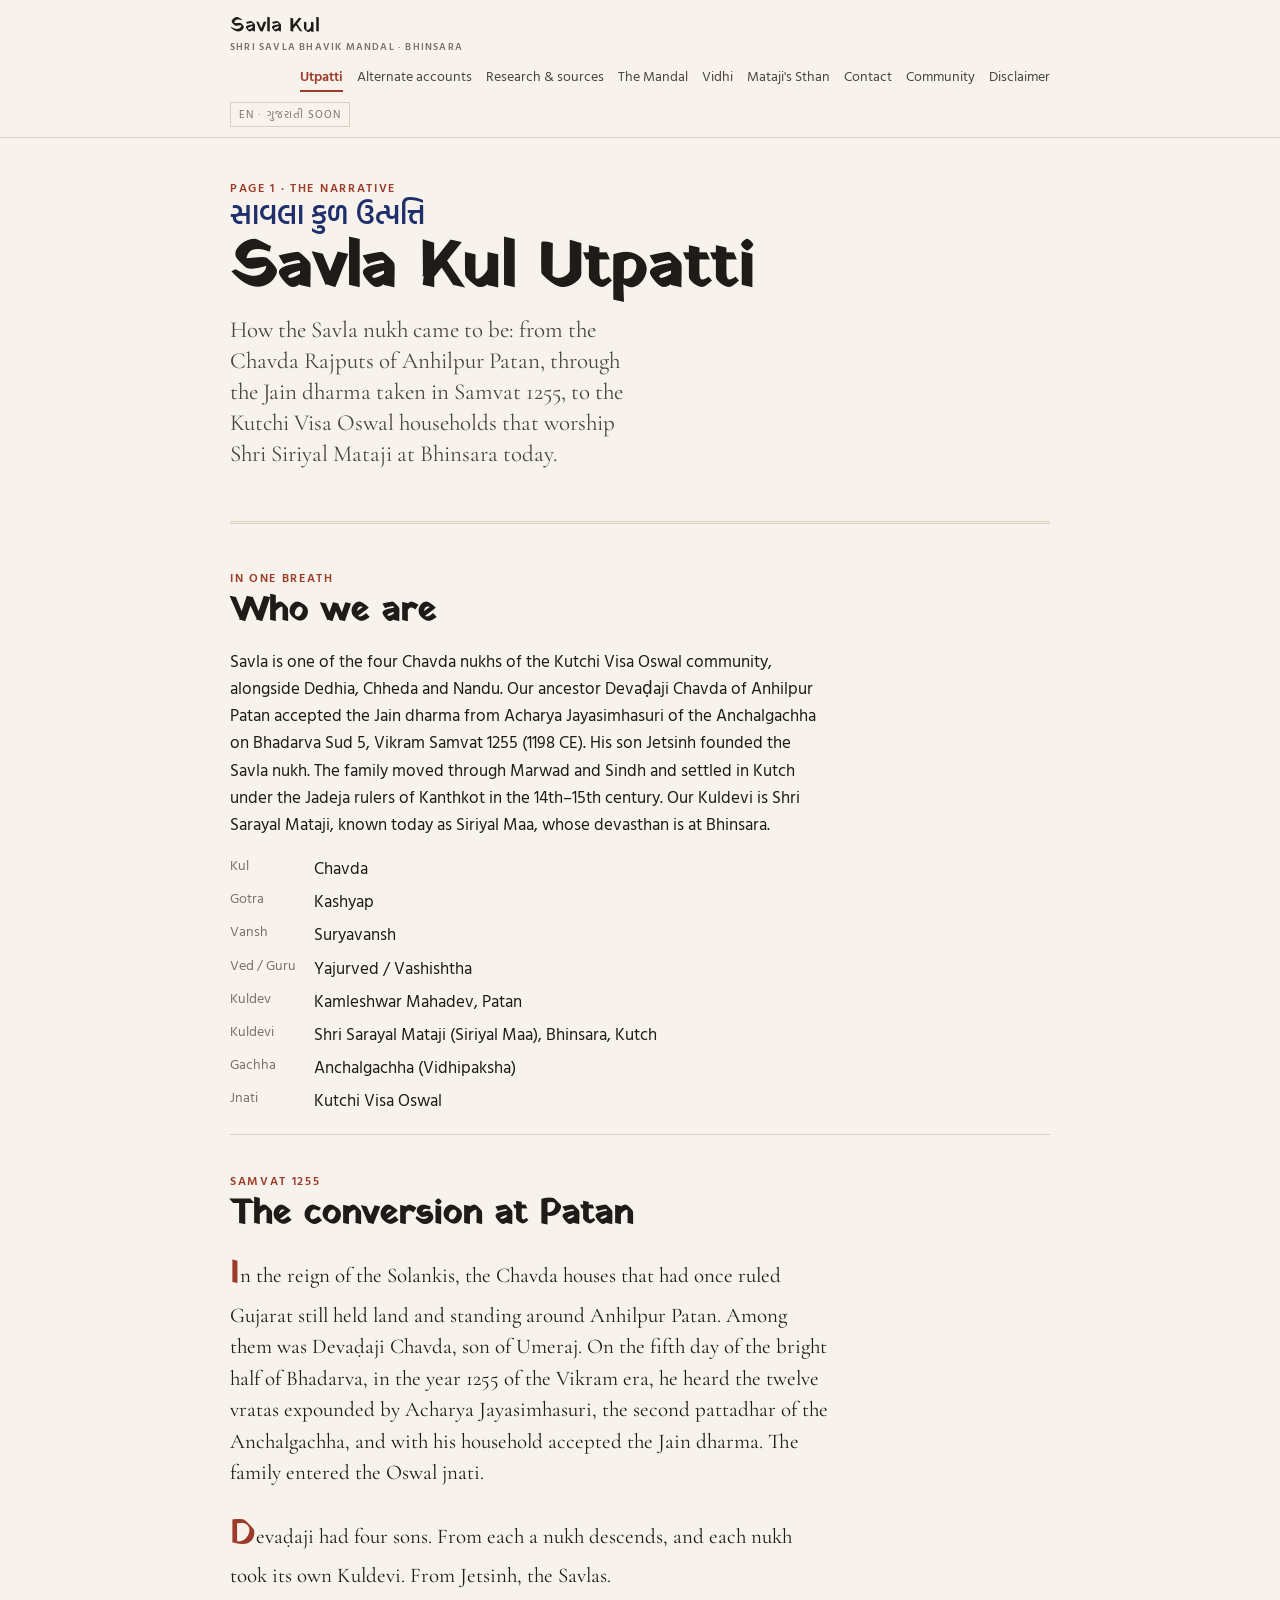
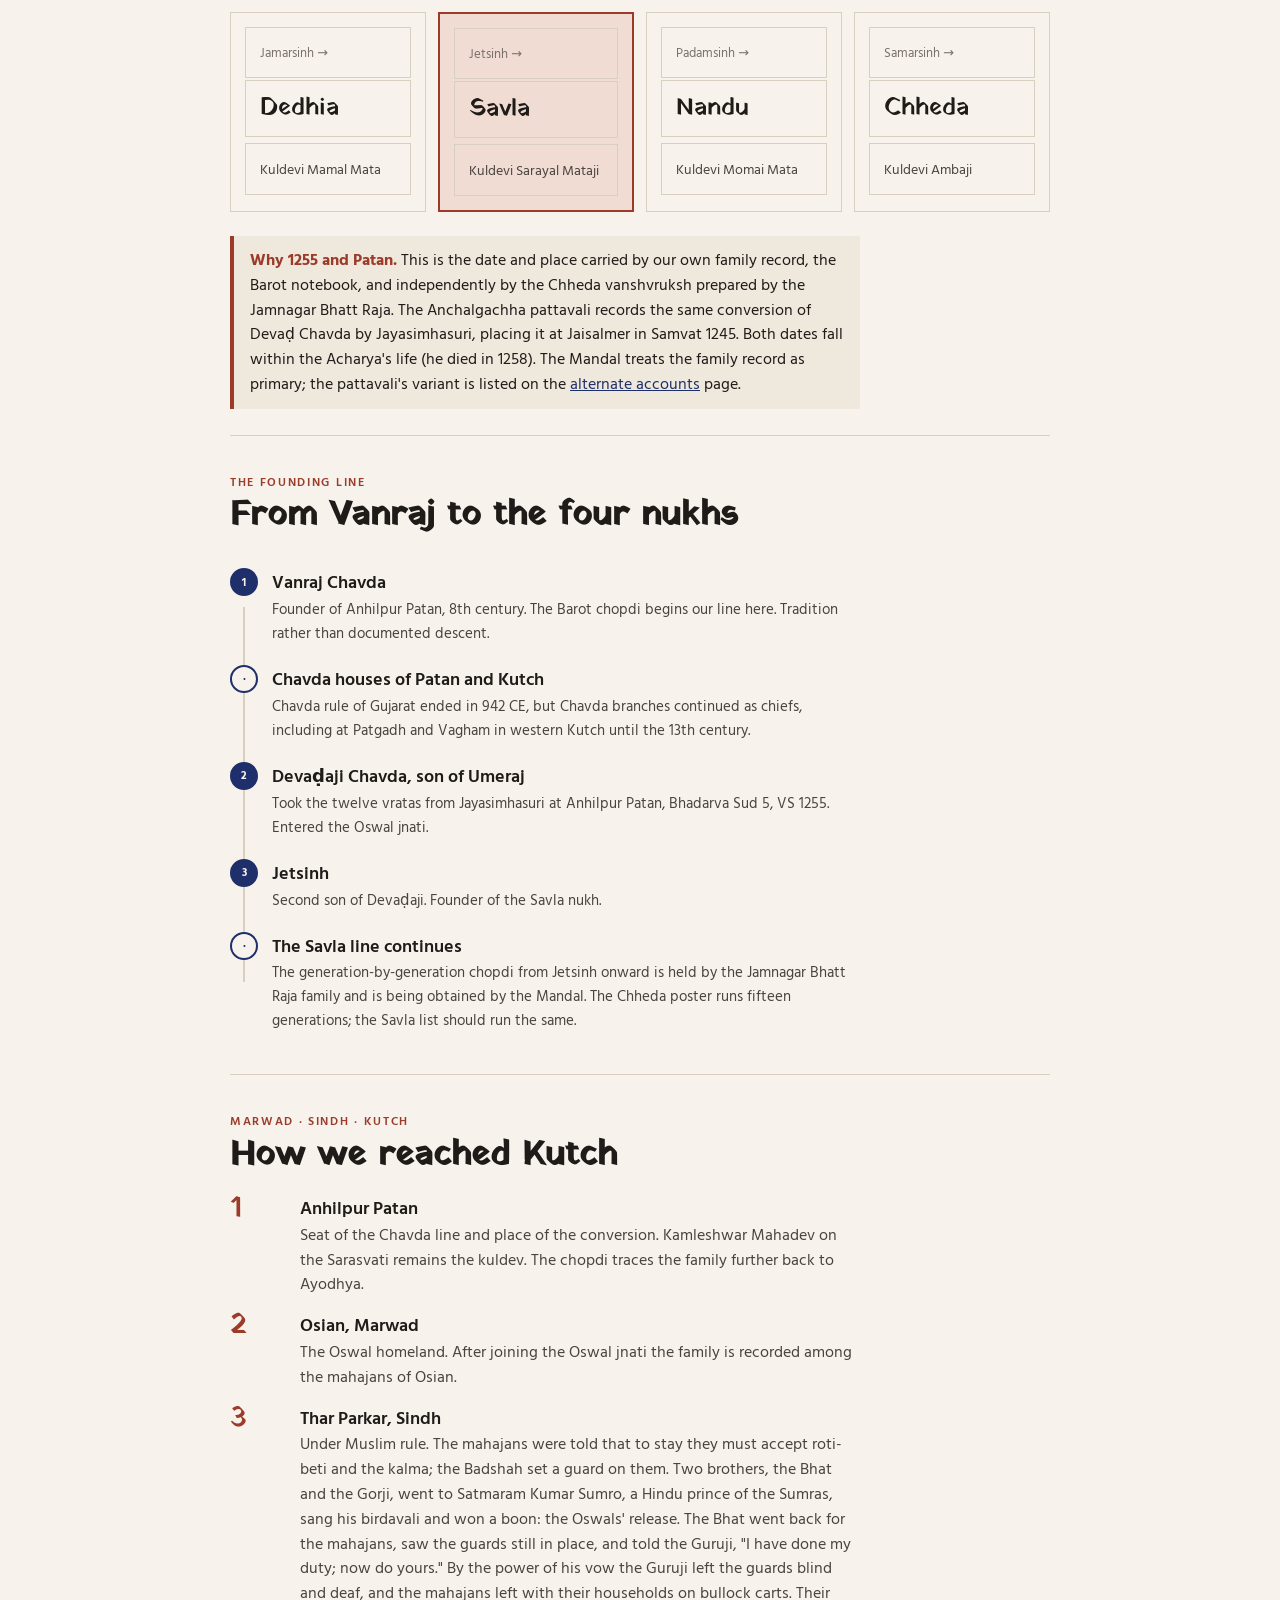
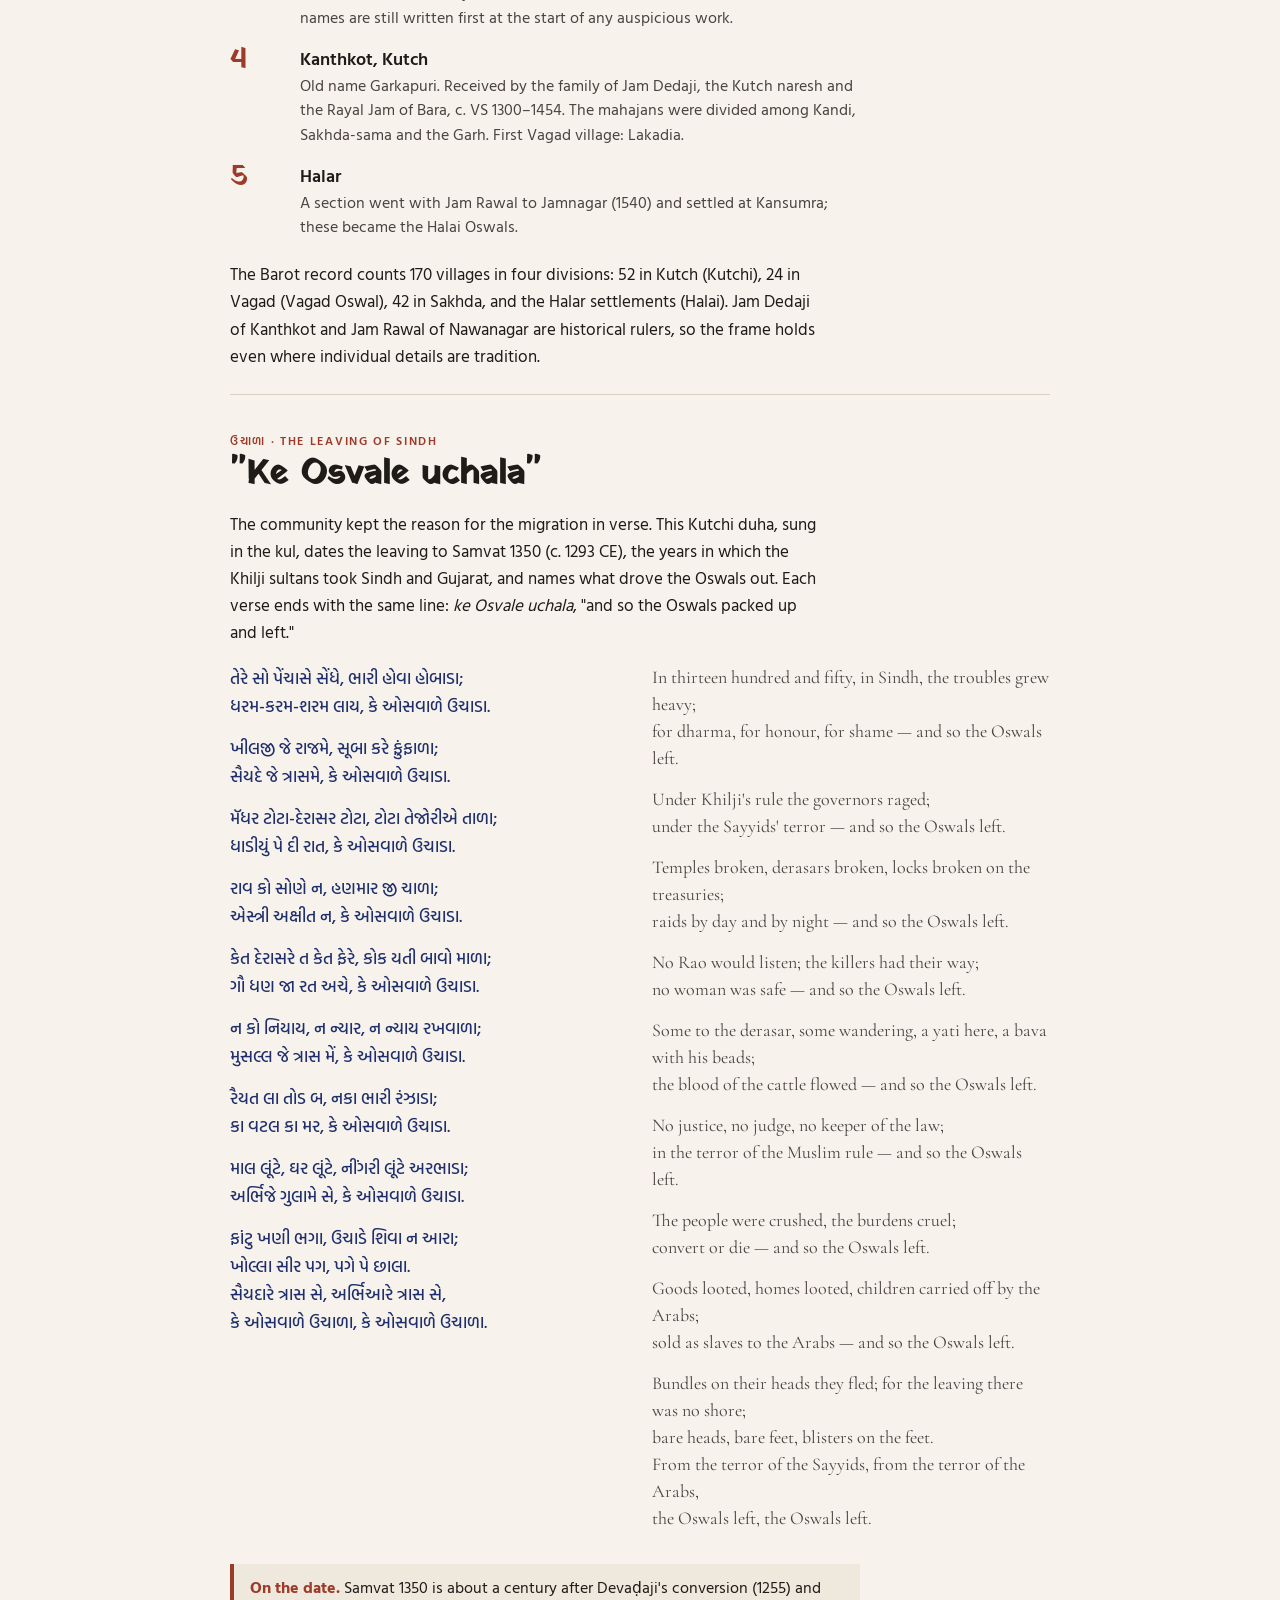
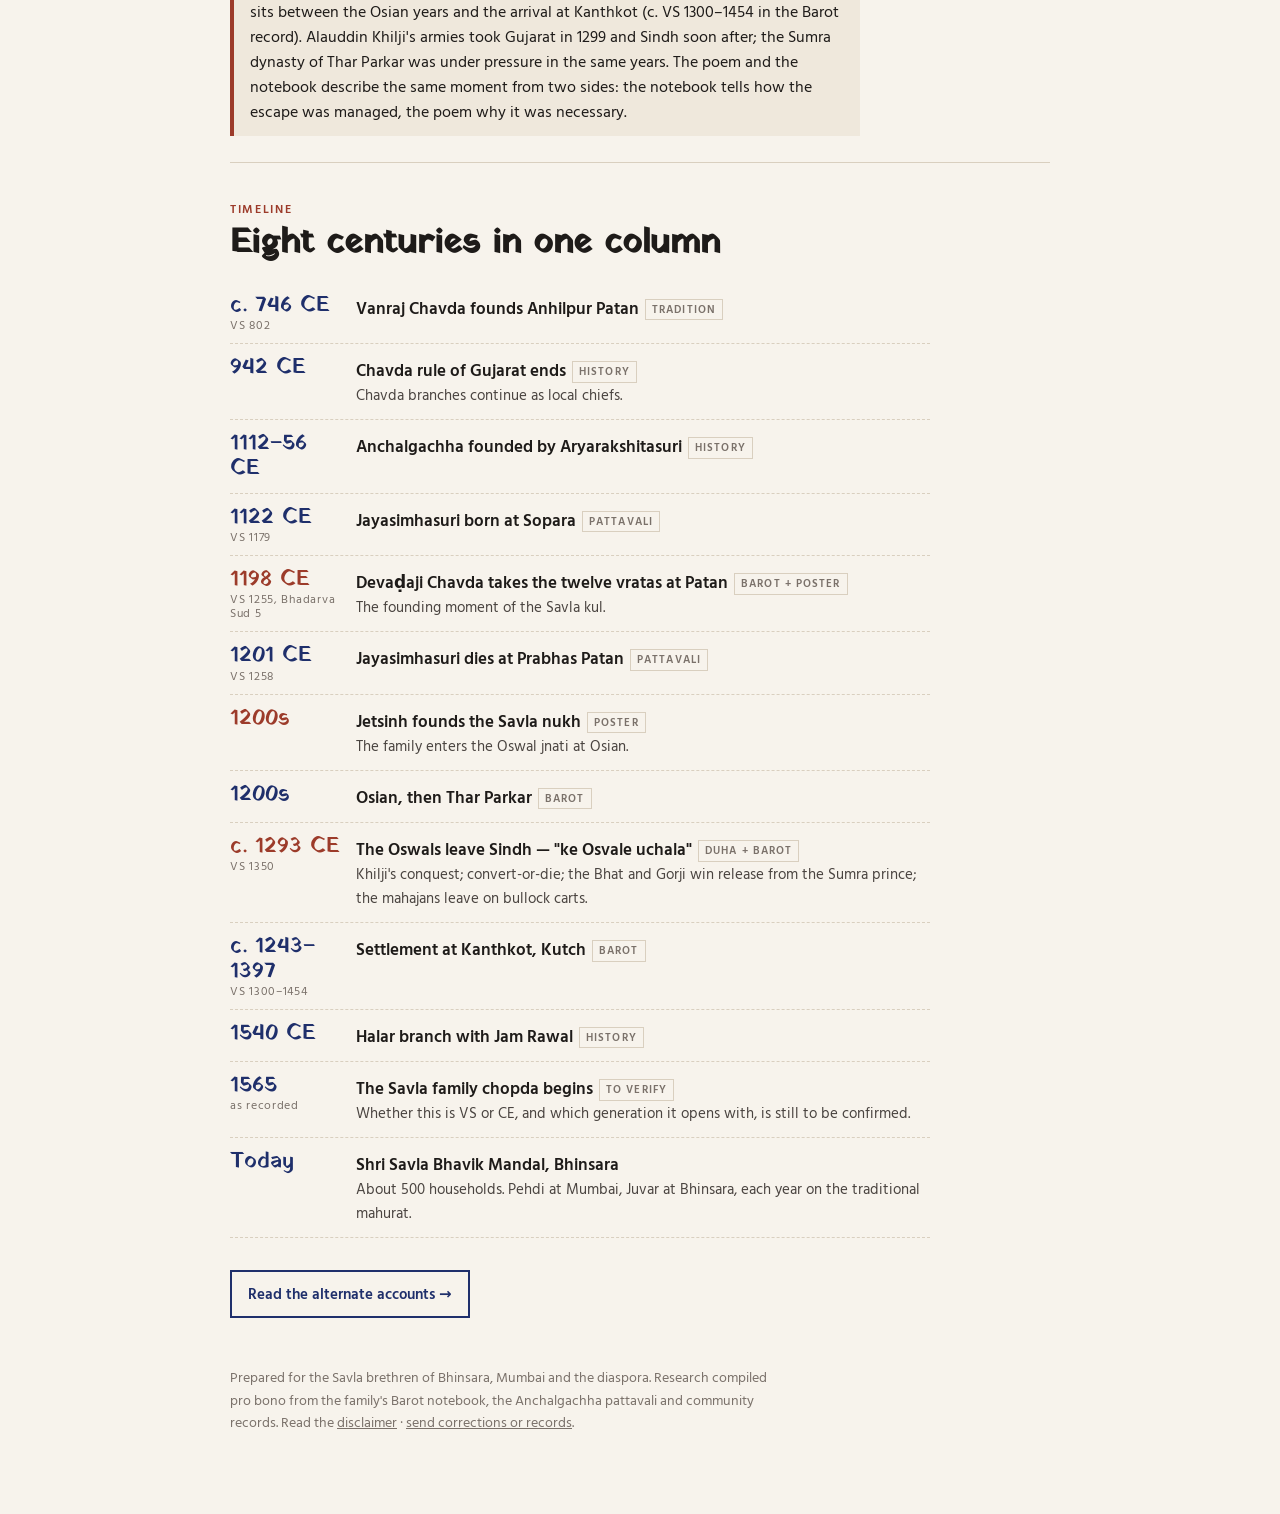
==== index.html @ e9333098 "First draft: nine-page Savla Kul site Co-Authored-By: Claude Fable 5.1 <noreply@anthropic.com> Claud" ====
<!doctype html>
<html lang="en">
<head>
<meta charset="utf-8">
<meta name="viewport" content="width=device-width, initial-scale=1, viewport-fit=cover">
<title>Utpatti — Savla Kul</title>
<link rel="stylesheet" href="https://fonts.googleapis.com/css2?family=Yatra+One&family=Hind+Vadodara:wght@400;500;600;700&family=Cormorant+Garamond:ital,wght@0,500;0,600;1,500&display=swap">
<link rel="stylesheet" href="style.css">
</head>
<body>
<nav class="nav"><div class="in"><a class="brand" href="index.html">Savla Kul<small>Shri Savla Bhavik Mandal · Bhinsara</small></a><ul><li><a href="index.html" aria-current="page">Utpatti</a></li><li><a href="alternate.html">Alternate accounts</a></li><li><a href="sources.html">Research & sources</a></li><li><a href="mandal.html">The Mandal</a></li><li><a href="vidhi.html">Vidhi</a></li><li><a href="sthan.html">Mataji's Sthan</a></li><li><a href="contact.html">Contact</a></li><li><a href="community.html">Community</a></li><li><a href="disclaimer.html">Disclaimer</a></li></ul><span class="lang" title="Gujarati version planned">EN · ગુજરાતી soon</span></div></nav>
<div class="wrap">

<header class="ph">
  <div class="eyebrow">Page 1 · The narrative</div>
  <div class="gu">સાવલા કુળ ઉત્પત્તિ</div>
  <h1>Savla Kul Utpatti</h1>
  <p class="lede">How the Savla nukh came to be: from the Chavda Rajputs of Anhilpur Patan, through the Jain dharma taken in Samvat 1255, to the Kutchi Visa Oswal households that worship Shri Siriyal Mataji at Bhinsara today.</p>
</header>

<section>
  <div class="eyebrow">In one breath</div>
  <h2>Who we are</h2>
  <div class="prose">
    <p>Savla is one of the four Chavda nukhs of the Kutchi Visa Oswal community, alongside Dedhia, Chheda and Nandu. Our ancestor Devaḍaji Chavda of Anhilpur Patan accepted the Jain dharma from Acharya Jayasimhasuri of the Anchalgachha on Bhadarva Sud 5, Vikram Samvat 1255 (1198 CE). His son Jetsinh founded the Savla nukh. The family moved through Marwad and Sindh and settled in Kutch under the Jadeja rulers of Kanthkot in the 14th–15th century. Our Kuldevi is Shri Sarayal Mataji, known today as Siriyal Maa, whose devasthan is at Bhinsara.</p>
  </div>
  <dl>
    <dt>Kul</dt><dd>Chavda</dd>
    <dt>Gotra</dt><dd>Kashyap</dd>
    <dt>Vansh</dt><dd>Suryavansh</dd>
    <dt>Ved / Guru</dt><dd>Yajurved / Vashishtha</dd>
    <dt>Kuldev</dt><dd>Kamleshwar Mahadev, Patan</dd>
    <dt>Kuldevi</dt><dd>Shri Sarayal Mataji (Siriyal Maa), Bhinsara, Kutch</dd>
    <dt>Gachha</dt><dd>Anchalgachha (Vidhipaksha)</dd>
    <dt>Jnati</dt><dd>Kutchi Visa Oswal</dd>
  </dl>
</section>

<section>
  <div class="eyebrow">Samvat 1255</div>
  <h2>The conversion at Patan</h2>
  <div class="story">
    <p>In the reign of the Solankis, the Chavda houses that had once ruled Gujarat still held land and standing around Anhilpur Patan. Among them was Devaḍaji Chavda, son of Umeraj. On the fifth day of the bright half of Bhadarva, in the year 1255 of the Vikram era, he heard the twelve vratas expounded by Acharya Jayasimhasuri, the second pattadhar of the Anchalgachha, and with his household accepted the Jain dharma. The family entered the Oswal jnati.</p>
    <p>Devaḍaji had four sons. From each a nukh descends, and each nukh took its own Kuldevi. From Jetsinh, the Savlas.</p>
  </div>
  <div class="nukh">
    <div><div class="son">Jamarsinh →</div><div class="name">Dedhia</div><div class="dev">Kuldevi Mamal Mata</div></div>
    <div class="us"><div class="son">Jetsinh →</div><div class="name">Savla</div><div class="dev">Kuldevi Sarayal Mataji</div></div>
    <div><div class="son">Padamsinh →</div><div class="name">Nandu</div><div class="dev">Kuldevi Momai Mata</div></div>
    <div><div class="son">Samarsinh →</div><div class="name">Chheda</div><div class="dev">Kuldevi Ambaji</div></div>
  </div>
  <div class="note"><b>Why 1255 and Patan.</b> This is the date and place carried by our own family record, the Barot notebook, and independently by the Chheda vanshvruksh prepared by the Jamnagar Bhatt Raja. The Anchalgachha pattavali records the same conversion of Devaḍ Chavda by Jayasimhasuri, placing it at Jaisalmer in Samvat 1245. Both dates fall within the Acharya's life (he died in 1258). The Mandal treats the family record as primary; the pattavali's variant is listed on the <a href="alternate.html">alternate accounts</a> page.</div>
</section>

<section>
  <div class="eyebrow">The founding line</div>
  <h2>From Vanraj to the four nukhs</h2>
  <div class="lineage">
    <div class="gen root"><div class="dot">1</div><div><div class="who">Vanraj Chavda</div><div class="what">Founder of Anhilpur Patan, 8th century. The Barot chopdi begins our line here. Tradition rather than documented descent.</div></div></div>
    <div class="gen"><div class="dot">·</div><div><div class="who">Chavda houses of Patan and Kutch</div><div class="what">Chavda rule of Gujarat ended in 942 CE, but Chavda branches continued as chiefs, including at Patgadh and Vagham in western Kutch until the 13th century.</div></div></div>
    <div class="gen root"><div class="dot">2</div><div><div class="who">Devaḍaji Chavda, son of Umeraj</div><div class="what">Took the twelve vratas from Jayasimhasuri at Anhilpur Patan, Bhadarva Sud 5, VS 1255. Entered the Oswal jnati.</div></div></div>
    <div class="gen root"><div class="dot">3</div><div><div class="who">Jetsinh</div><div class="what">Second son of Devaḍaji. Founder of the Savla nukh.</div></div></div>
    <div class="gen"><div class="dot">·</div><div><div class="who">The Savla line continues</div><div class="what">The generation-by-generation chopdi from Jetsinh onward is held by the Jamnagar Bhatt Raja family and is being obtained by the Mandal. The Chheda poster runs fifteen generations; the Savla list should run the same.</div></div></div>
  </div>
</section>

<section>
  <div class="eyebrow">Marwad · Sindh · Kutch</div>
  <h2>How we reached Kutch</h2>
  <div class="route">
    <div class="stop"><div class="n"></div><div><div class="pl">Anhilpur Patan</div><div class="d">Seat of the Chavda line and place of the conversion. Kamleshwar Mahadev on the Sarasvati remains the kuldev. The chopdi traces the family further back to Ayodhya.</div></div></div>
    <div class="stop"><div class="n"></div><div><div class="pl">Osian, Marwad</div><div class="d">The Oswal homeland. After joining the Oswal jnati the family is recorded among the mahajans of Osian.</div></div></div>
    <div class="stop"><div class="n"></div><div><div class="pl">Thar Parkar, Sindh</div><div class="d">Under Muslim rule. The mahajans were told that to stay they must accept roti-beti and the kalma; the Badshah set a guard on them. Two brothers, the Bhat and the Gorji, went to Satmaram Kumar Sumro, a Hindu prince of the Sumras, sang his birdavali and won a boon: the Oswals' release. The Bhat went back for the mahajans, saw the guards still in place, and told the Guruji, "I have done my duty; now do yours." By the power of his vow the Guruji left the guards blind and deaf, and the mahajans left with their households on bullock carts. Their names are still written first at the start of any auspicious work.</div></div></div>
    <div class="stop"><div class="n"></div><div><div class="pl">Kanthkot, Kutch</div><div class="d">Old name Garkapuri. Received by the family of Jam Dedaji, the Kutch naresh and the Rayal Jam of Bara, c. VS 1300–1454. The mahajans were divided among Kandi, Sakhda-sama and the Garh. First Vagad village: Lakadia.</div></div></div>
    <div class="stop"><div class="n"></div><div><div class="pl">Halar</div><div class="d">A section went with Jam Rawal to Jamnagar (1540) and settled at Kansumra; these became the Halai Oswals.</div></div></div>
  </div>
  <div class="prose"><p>The Barot record counts 170 villages in four divisions: 52 in Kutch (Kutchi), 24 in Vagad (Vagad Oswal), 42 in Sakhda, and the Halar settlements (Halai). Jam Dedaji of Kanthkot and Jam Rawal of Nawanagar are historical rulers, so the frame holds even where individual details are tradition.</p></div>
</section>


<section>
  <div class="eyebrow">ઉચાળા · The leaving of Sindh</div>
  <h2>"Ke Osvale uchala"</h2>
  <div class="prose"><p>The community kept the reason for the migration in verse. This Kutchi duha, sung in the kul, dates the leaving to Samvat 1350 (c. 1293 CE), the years in which the Khilji sultans took Sindh and Gujarat, and names what drove the Oswals out. Each verse ends with the same line: <i>ke Osvale uchala</i>, "and so the Oswals packed up and left."</p></div>
  <div class="poem">
    <div class="gu">
<p>તેરે સો પેંચાસે સેંધે, ભારી હોવા હોબાડા;<br>ધરમ-કરમ-શરમ લાય, કે ઓસવાળે ઉચાડા.</p>
<p>ખીલજી જે રાજમે, સૂબા કરે ફુંફાળા;<br>સૈયદે જે ત્રાસમે, કે ઓસવાળે ઉચાડા.</p>
<p>મૅધર ટોટા-દેરાસર ટોટા, ટોટા તેજોરીએ તાળા;<br>ધાડીયું પે દી રાત, કે ઓસવાળે ઉચાડા.</p>
<p>રાવ કો સોણે ન, હણમાર જી ચાળા;<br>એસ્ત્રી અક્ષીત ન, કે ઓસવાળે ઉચાડા.</p>
<p>કેત દેરાસરે ત કેત ફેરે, કોક યતી બાવો માળા;<br>ગૌ ધણ જા રત અચે, કે ઓસવાળે ઉચાડા.</p>
<p>ન કો નિયાય, ન ન્યાર, ન ન્યાય રખવાળા;<br>મુસલ્લ જે ત્રાસ મેં, કે ઓસવાળે ઉચાડા.</p>
<p>રૈયત લા તોડ બ, નકા ભારી રંઝાડા;<br>કા વટલ કા મર, કે ઓસવાળે ઉચાડા.</p>
<p>માલ લૂંટે, ઘર લૂંટે, નીંગરી લૂંટે અરભાડા;<br>અર્ભિજે ગુલામે સે, કે ઓસવાળે ઉચાડા.</p>
<p>ફાંટુ ખણી ભગા, ઉચાડે શિવા ન આરા;<br>ખોલ્લા સીર પગ, પગે પે છાલા.<br>સૈયદારે ત્રાસ સે, અર્ભિઆરે ત્રાસ સે,<br>કે ઓસવાળે ઉચાળા, કે ઓસવાળે ઉચાળા.</p>
    </div>
    <div class="en">
<p>In thirteen hundred and fifty, in Sindh, the troubles grew heavy;<br>for dharma, for honour, for shame — and so the Oswals left.</p>
<p>Under Khilji's rule the governors raged;<br>under the Sayyids' terror — and so the Oswals left.</p>
<p>Temples broken, derasars broken, locks broken on the treasuries;<br>raids by day and by night — and so the Oswals left.</p>
<p>No Rao would listen; the killers had their way;<br>no woman was safe — and so the Oswals left.</p>
<p>Some to the derasar, some wandering, a yati here, a bava with his beads;<br>the blood of the cattle flowed — and so the Oswals left.</p>
<p>No justice, no judge, no keeper of the law;<br>in the terror of the Muslim rule — and so the Oswals left.</p>
<p>The people were crushed, the burdens cruel;<br>convert or die — and so the Oswals left.</p>
<p>Goods looted, homes looted, children carried off by the Arabs;<br>sold as slaves to the Arabs — and so the Oswals left.</p>
<p>Bundles on their heads they fled; for the leaving there was no shore;<br>bare heads, bare feet, blisters on the feet.<br>From the terror of the Sayyids, from the terror of the Arabs,<br>the Oswals left, the Oswals left.</p>
    </div>
  </div>
  <div class="note"><b>On the date.</b> Samvat 1350 is about a century after Devaḍaji's conversion (1255) and sits between the Osian years and the arrival at Kanthkot (c. VS 1300–1454 in the Barot record). Alauddin Khilji's armies took Gujarat in 1299 and Sindh soon after; the Sumra dynasty of Thar Parkar was under pressure in the same years. The poem and the notebook describe the same moment from two sides: the notebook tells how the escape was managed, the poem why it was necessary.</div>
</section>

<section>
  <div class="eyebrow">Timeline</div>
  <h2>Eight centuries in one column</h2>
  <div class="tl">
    <div class="ev"><div class="yr">c. 746 CE<small>VS 802</small></div><div><div class="ttl">Vanraj Chavda founds Anhilpur Patan<span class="cred">tradition</span></div></div></div>
    <div class="ev"><div class="yr">942 CE</div><div><div class="ttl">Chavda rule of Gujarat ends<span class="cred">history</span></div><div class="dsc">Chavda branches continue as local chiefs.</div></div></div>
    <div class="ev"><div class="yr">1112–56 CE</div><div><div class="ttl">Anchalgachha founded by Aryarakshitasuri<span class="cred">history</span></div></div></div>
    <div class="ev"><div class="yr">1122 CE<small>VS 1179</small></div><div><div class="ttl">Jayasimhasuri born at Sopara<span class="cred">pattavali</span></div></div></div>
    <div class="ev key"><div class="yr">1198 CE<small>VS 1255, Bhadarva Sud 5</small></div><div><div class="ttl">Devaḍaji Chavda takes the twelve vratas at Patan<span class="cred">barot + poster</span></div><div class="dsc">The founding moment of the Savla kul.</div></div></div>
    <div class="ev"><div class="yr">1201 CE<small>VS 1258</small></div><div><div class="ttl">Jayasimhasuri dies at Prabhas Patan<span class="cred">pattavali</span></div></div></div>
    <div class="ev key"><div class="yr">1200s</div><div><div class="ttl">Jetsinh founds the Savla nukh<span class="cred">poster</span></div><div class="dsc">The family enters the Oswal jnati at Osian.</div></div></div>
    <div class="ev"><div class="yr">1200s</div><div><div class="ttl">Osian, then Thar Parkar<span class="cred">barot</span></div></div></div>
    <div class="ev key"><div class="yr">c. 1293 CE<small>VS 1350</small></div><div><div class="ttl">The Oswals leave Sindh — "ke Osvale uchala"<span class="cred">duha + barot</span></div><div class="dsc">Khilji's conquest; convert-or-die; the Bhat and Gorji win release from the Sumra prince; the mahajans leave on bullock carts.</div></div></div>
    <div class="ev"><div class="yr">c. 1243–1397<small>VS 1300–1454</small></div><div><div class="ttl">Settlement at Kanthkot, Kutch<span class="cred">barot</span></div></div></div>
    <div class="ev"><div class="yr">1540 CE</div><div><div class="ttl">Halar branch with Jam Rawal<span class="cred">history</span></div></div></div>
    <div class="ev"><div class="yr">1565<small>as recorded</small></div><div><div class="ttl">The Savla family chopda begins<span class="cred">to verify</span></div><div class="dsc">Whether this is VS or CE, and which generation it opens with, is still to be confirmed.</div></div></div>
    <div class="ev"><div class="yr">Today</div><div><div class="ttl">Shri Savla Bhavik Mandal, Bhinsara</div><div class="dsc">About 500 households. Pehdi at Mumbai, Juvar at Bhinsara, each year on the traditional mahurat.</div></div></div>
  </div>
  <a class="btn" href="alternate.html">Read the alternate accounts →</a>
</section>

<footer>Prepared for the Savla brethren of Bhinsara, Mumbai and the diaspora. Research compiled pro bono from the family's Barot notebook, the Anchalgachha pattavali and community records. Read the <a href="disclaimer.html">disclaimer</a> · <a href="community.html">send corrections or records</a>.</footer>
</div>
</body>
</html>
---- style.css ----
/* Savla Kul — shared stylesheet. Ajrakh indigo and madder on unbleached paper. */
:root{
  --paper:#f7f3ec; --paper-2:#efe8dc; --ink:#1e1b19; --ink-2:#4a4440; --muted:#7a716a;
  --indigo:#1f2f6b; --indigo-2:#2d4393; --madder:#9c3b2a; --madder-soft:#f0dcd3; --rule:#d9cfbf;
  --display:"Yatra One","Hind Vadodara",serif; --serif:"Cormorant Garamond",Georgia,serif; --body:"Hind Vadodara","Noto Sans Gujarati",system-ui,sans-serif;
}
@media (prefers-color-scheme:dark){:root:not([data-theme="light"]){
  --paper:#15171f; --paper-2:#1d2029; --ink:#efe9df; --ink-2:#cfc6b8; --muted:#948b7e;
  --indigo:#8ea2ec; --indigo-2:#a9b8f2; --madder:#e08a76; --madder-soft:#3a2420; --rule:#33384a; color-scheme:dark}}
:root[data-theme="dark"]{
  --paper:#15171f; --paper-2:#1d2029; --ink:#efe9df; --ink-2:#cfc6b8; --muted:#948b7e;
  --indigo:#8ea2ec; --indigo-2:#a9b8f2; --madder:#e08a76; --madder-soft:#3a2420; --rule:#33384a; color-scheme:dark}
*{box-sizing:border-box}
html,body{margin:0}
body{background:var(--paper);color:var(--ink);font-family:var(--body);font-size:17px;line-height:1.6}
a{color:var(--indigo)}
h1,h2,h3{text-wrap:balance;margin:0}
p{margin:0 0 1em}
.wrap{max-width:860px;margin:0 auto;padding-block:0 80px;padding-inline:20px}
.eyebrow{font-size:12px;letter-spacing:.14em;text-transform:uppercase;color:var(--madder);font-weight:600}
/* nav */
.nav{position:sticky;top:env(safe-area-inset-top,0px);z-index:10;background:var(--paper);border-bottom:1px solid var(--rule)}
.nav .in{max-width:860px;margin:0 auto;padding:10px 20px;display:flex;align-items:center;gap:14px;flex-wrap:wrap}
.nav .brand{font-family:var(--display);font-size:20px;color:var(--ink);text-decoration:none;white-space:nowrap}
.nav .brand small{display:block;font-family:var(--body);font-size:10px;letter-spacing:.12em;text-transform:uppercase;color:var(--muted);font-weight:600;line-height:1}
.nav ul{list-style:none;margin:0 0 0 auto;padding:0;display:flex;gap:4px 14px;flex-wrap:wrap;font-size:13.5px}
.nav li a{text-decoration:none;color:var(--ink-2);padding:4px 0;border-bottom:2px solid transparent}
.nav li a[aria-current]{color:var(--madder);border-bottom-color:var(--madder);font-weight:600}
.nav .lang{font-size:11px;letter-spacing:.1em;text-transform:uppercase;border:1px solid var(--rule);padding:3px 8px;color:var(--muted);white-space:nowrap}
/* page header */
.ph{padding-block:40px 28px;border-bottom:3px double var(--rule);margin-bottom:8px}
.ph .gu{font-size:clamp(20px,4vw,28px);color:var(--indigo);font-weight:600;line-height:1.2}
.ph h1{font-family:var(--display);font-size:clamp(36px,8vw,64px);line-height:1;margin:6px 0 14px}
.ph .lede{font-family:var(--serif);font-size:clamp(19px,2.6vw,23px);line-height:1.35;color:var(--ink-2);max-width:38ch}
/* sections */
section{padding-block:36px 8px;border-bottom:1px solid var(--rule)}
section:last-of-type{border-bottom:0}
h2{font-family:var(--display);font-size:clamp(24px,4.5vw,34px);line-height:1.1;margin:6px 0 16px}
h3{font-family:var(--serif);font-size:23px;font-weight:600;margin:26px 0 8px;color:var(--indigo)}
.prose{max-width:66ch}
.note{background:var(--paper-2);border-left:4px solid var(--madder);padding:12px 16px;margin:18px 0;font-size:15.5px;max-width:70ch}
.note b{color:var(--madder)}
.todo{background:var(--madder-soft);border:1px dashed var(--madder);padding:12px 16px;margin:18px 0;font-size:15px;max-width:70ch;color:var(--ink)}
.todo b{color:var(--madder)}
.btn{display:inline-block;margin-top:12px;padding:10px 16px;border:2px solid var(--indigo);color:var(--indigo);text-decoration:none;font-weight:600;font-size:15px}
.story{font-family:var(--serif);font-size:21px;line-height:1.5;max-width:60ch}
.story p::first-letter{font-family:var(--display);font-size:1.6em;color:var(--madder)}
ul.plain{max-width:68ch;padding-left:22px}ul.plain li{margin-bottom:8px}
dl{display:grid;grid-template-columns:max-content 1fr;gap:6px 18px;margin:12px 0;max-width:62ch}
dt{color:var(--muted);font-size:14px}dd{margin:0}
@media (max-width:480px){dl{grid-template-columns:1fr}dt{margin-top:6px}}
.tbl{overflow-x:auto;margin:16px 0}
table{border-collapse:collapse;width:100%;font-size:15px;min-width:420px}
th{text-align:left;font-size:12px;letter-spacing:.1em;text-transform:uppercase;color:var(--muted);font-weight:600;border-bottom:2px solid var(--rule);padding:8px 10px}
td{padding:9px 10px;border-bottom:1px solid var(--rule);vertical-align:top}
td:first-child{font-weight:600}
/* lineage + nukh */
.lineage{display:grid;margin:24px 0;max-width:620px}
.gen{display:grid;grid-template-columns:28px 1fr;gap:14px;align-items:start;padding:10px 0;position:relative}
.gen::before{content:"";position:absolute;left:13px;top:0;bottom:0;width:2px;background:var(--rule)}
.gen:first-child::before{top:50%}.gen:last-child::before{bottom:50%}
.dot{width:28px;height:28px;border-radius:50%;background:var(--paper);border:2px solid var(--indigo);display:grid;place-items:center;font-size:11px;font-weight:700;color:var(--indigo);position:relative;z-index:1}
.gen.root .dot{background:var(--indigo);color:var(--paper)}
.gen .who{font-weight:600;font-size:18px}.gen .what{color:var(--ink-2);font-size:15px}
.nukh{display:grid;grid-template-columns:repeat(auto-fit,minmax(150px,1fr));gap:12px;margin:14px 0 24px}
.nukh div{padding:14px;border:1px solid var(--rule);min-width:0}
.nukh div.us{border:2px solid var(--madder);background:var(--madder-soft)}
.nukh .son{font-size:13px;color:var(--muted)}.nukh .name{font-family:var(--display);font-size:24px;line-height:1.1;margin:2px 0 6px}.nukh .dev{font-size:14px;color:var(--ink-2)}
/* timeline */
.tl{display:grid;margin:20px 0;max-width:700px}
.ev{display:grid;grid-template-columns:110px 1fr;gap:16px;padding:12px 0;border-bottom:1px dashed var(--rule);min-width:0}
.ev .yr{font-family:var(--display);font-size:22px;line-height:1.1;color:var(--indigo);font-variant-numeric:tabular-nums}
.ev .yr small{display:block;font-family:var(--body);font-size:12px;color:var(--muted);letter-spacing:.06em}
.ev .ttl{font-weight:600}.ev .dsc{color:var(--ink-2);font-size:15px}
.ev.key .yr{color:var(--madder)}
.cred{display:inline-block;font-size:11px;letter-spacing:.1em;text-transform:uppercase;color:var(--muted);border:1px solid var(--rule);padding:1px 6px;margin-left:6px;vertical-align:middle}
@media (max-width:480px){.ev{grid-template-columns:1fr;gap:4px}}
/* route */
.route{display:grid;gap:14px;margin:20px 0;counter-reset:stop}
.stop{display:grid;grid-template-columns:56px 1fr;gap:14px;min-width:0}
.stop .n{font-family:var(--display);font-size:30px;color:var(--madder);line-height:1}.stop .n::before{counter-increment:stop;content:counter(stop)}
.stop .pl{font-weight:600;font-size:18px}.stop .d{color:var(--ink-2);font-size:15.5px;max-width:62ch}
/* cards */
.cards{display:grid;grid-template-columns:repeat(auto-fit,minmax(230px,1fr));gap:14px;margin:18px 0}
.card{border:1px solid var(--rule);padding:16px;min-width:0;text-decoration:none;color:inherit;display:block}
.card .n{font-family:var(--display);font-size:28px;color:var(--madder);line-height:1}
.card .t{font-weight:600;font-size:18px;margin:6px 0 4px}
.card .d{color:var(--ink-2);font-size:14.5px}
/* photo placeholders */
.photos{display:grid;grid-template-columns:repeat(auto-fit,minmax(200px,1fr));gap:12px;margin:16px 0}
.ph-box{aspect-ratio:4/3;max-width:100%;border:1px dashed var(--rule);background:var(--paper-2);display:grid;place-items:center;text-align:center;padding:12px;font-size:13px;color:var(--muted)}
.ph-box b{display:block;color:var(--ink-2);font-size:14px;margin-bottom:4px}
/* contact */
.kv{display:grid;grid-template-columns:repeat(auto-fit,minmax(240px,1fr));gap:14px;margin:16px 0}
.kv div{border:1px solid var(--rule);padding:14px;min-width:0}
.kv b{display:block;font-size:11px;letter-spacing:.12em;text-transform:uppercase;color:var(--muted);margin-bottom:6px}
.copy{font-size:12px;border:1px solid var(--rule);background:var(--paper);color:var(--indigo);padding:3px 8px;cursor:pointer;margin-left:8px;font-family:var(--body)}
.copy:focus-visible{outline:2px solid var(--madder)}
/* form */
form{display:grid;gap:12px;max-width:560px;margin:16px 0}
label{font-size:14px;color:var(--ink-2);display:grid;gap:4px}
input,textarea,select{font:inherit;font-size:16px;padding:10px;border:1px solid var(--rule);background:var(--paper);color:var(--ink);width:100%}
textarea{min-height:120px;resize:vertical}
button.primary{font:inherit;font-weight:600;padding:10px 18px;background:var(--indigo);color:var(--paper);border:0;cursor:pointer;justify-self:start}
button.primary:focus-visible,input:focus-visible,textarea:focus-visible{outline:2px solid var(--madder);outline-offset:2px}
.hint{font-size:13.5px;color:var(--muted);max-width:60ch}
footer{padding-block:40px 0;font-size:14px;color:var(--muted);max-width:70ch}
footer a{color:var(--muted)}
@media (prefers-reduced-motion:no-preference){a{transition:color .15s}}
/* poem */
.poem{display:grid;grid-template-columns:1fr 1fr;gap:24px;margin:18px 0;max-width:900px}
.poem .gu{font-family:var(--body);font-size:16.5px;line-height:1.7;color:var(--indigo);font-weight:500}
.poem .en{font-family:var(--serif);font-size:18px;line-height:1.5;color:var(--ink-2)}
.poem p{margin:0 0 14px}
.q{font-family:var(--serif);font-size:18.5px;border-left:3px solid var(--rule);padding-left:16px;margin:14px 0;color:var(--ink-2);max-width:66ch;line-height:1.55}
@media (max-width:640px){.poem{grid-template-columns:1fr}}
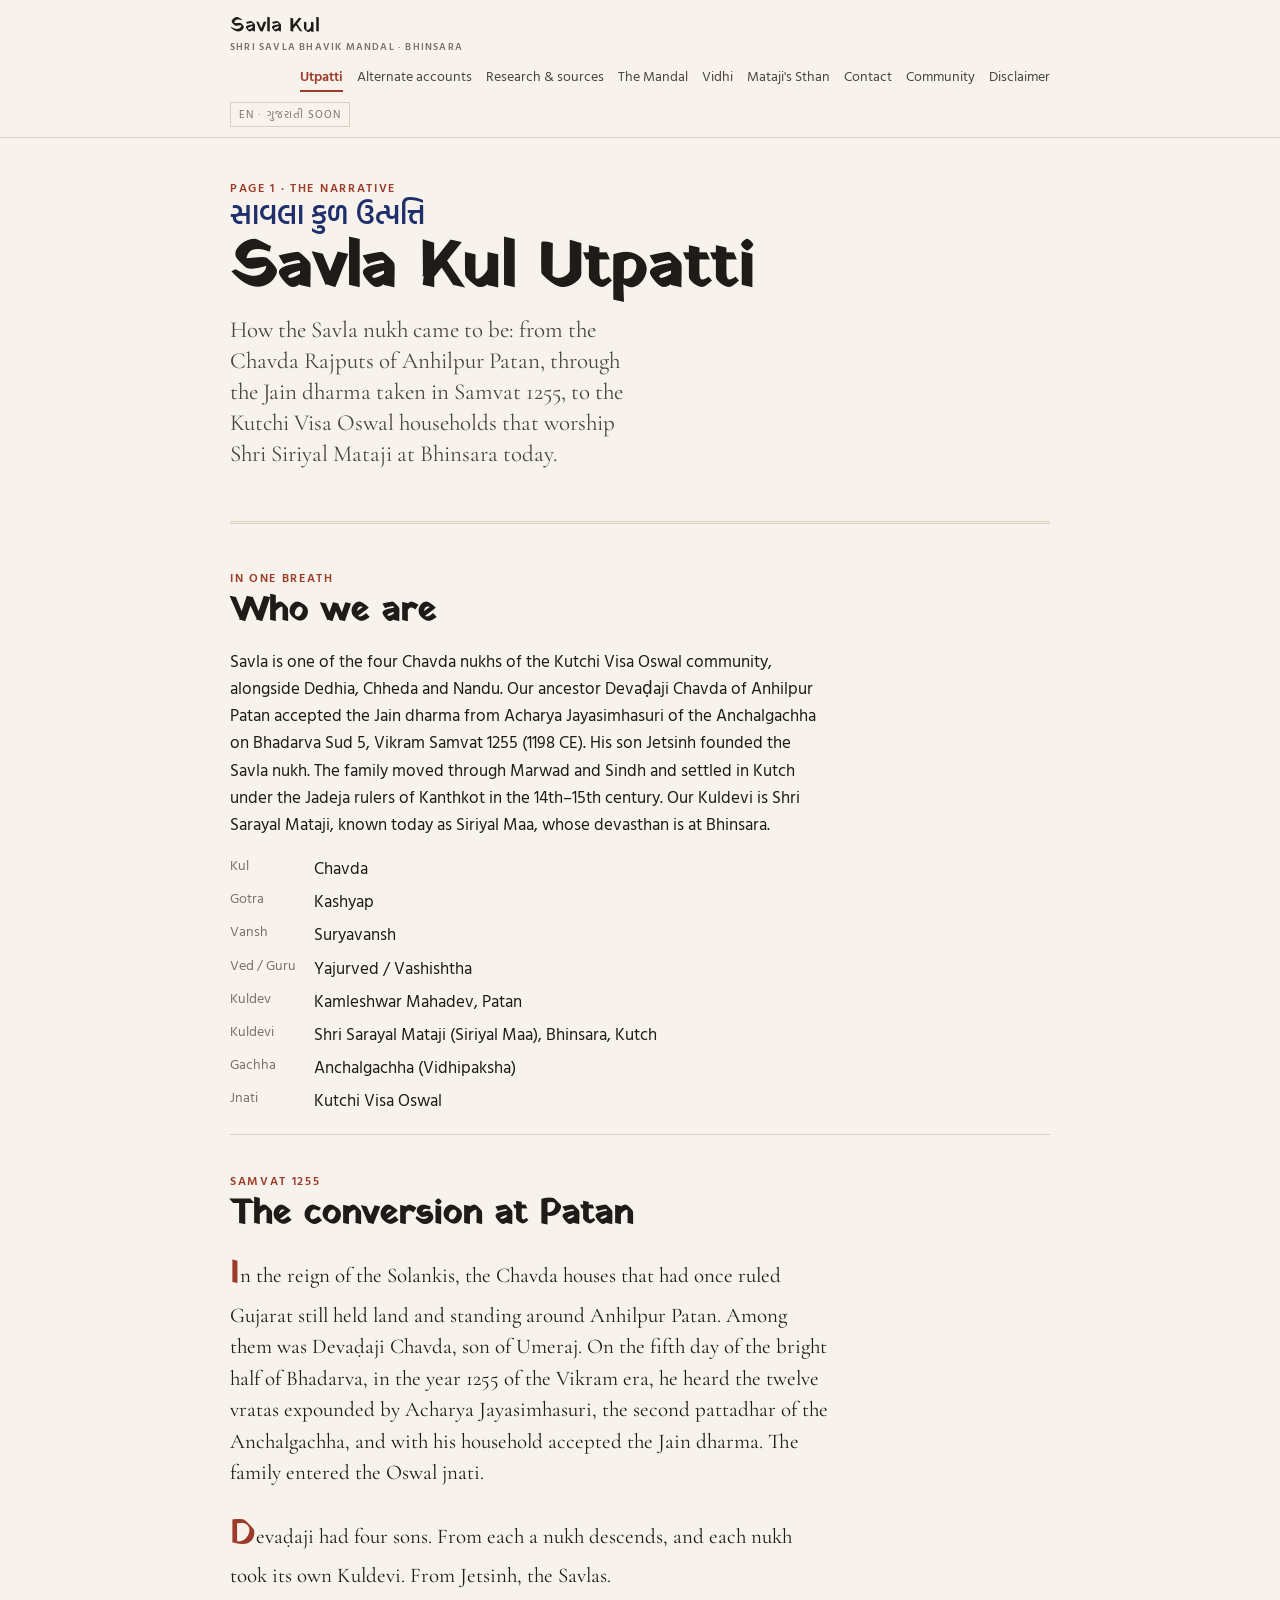
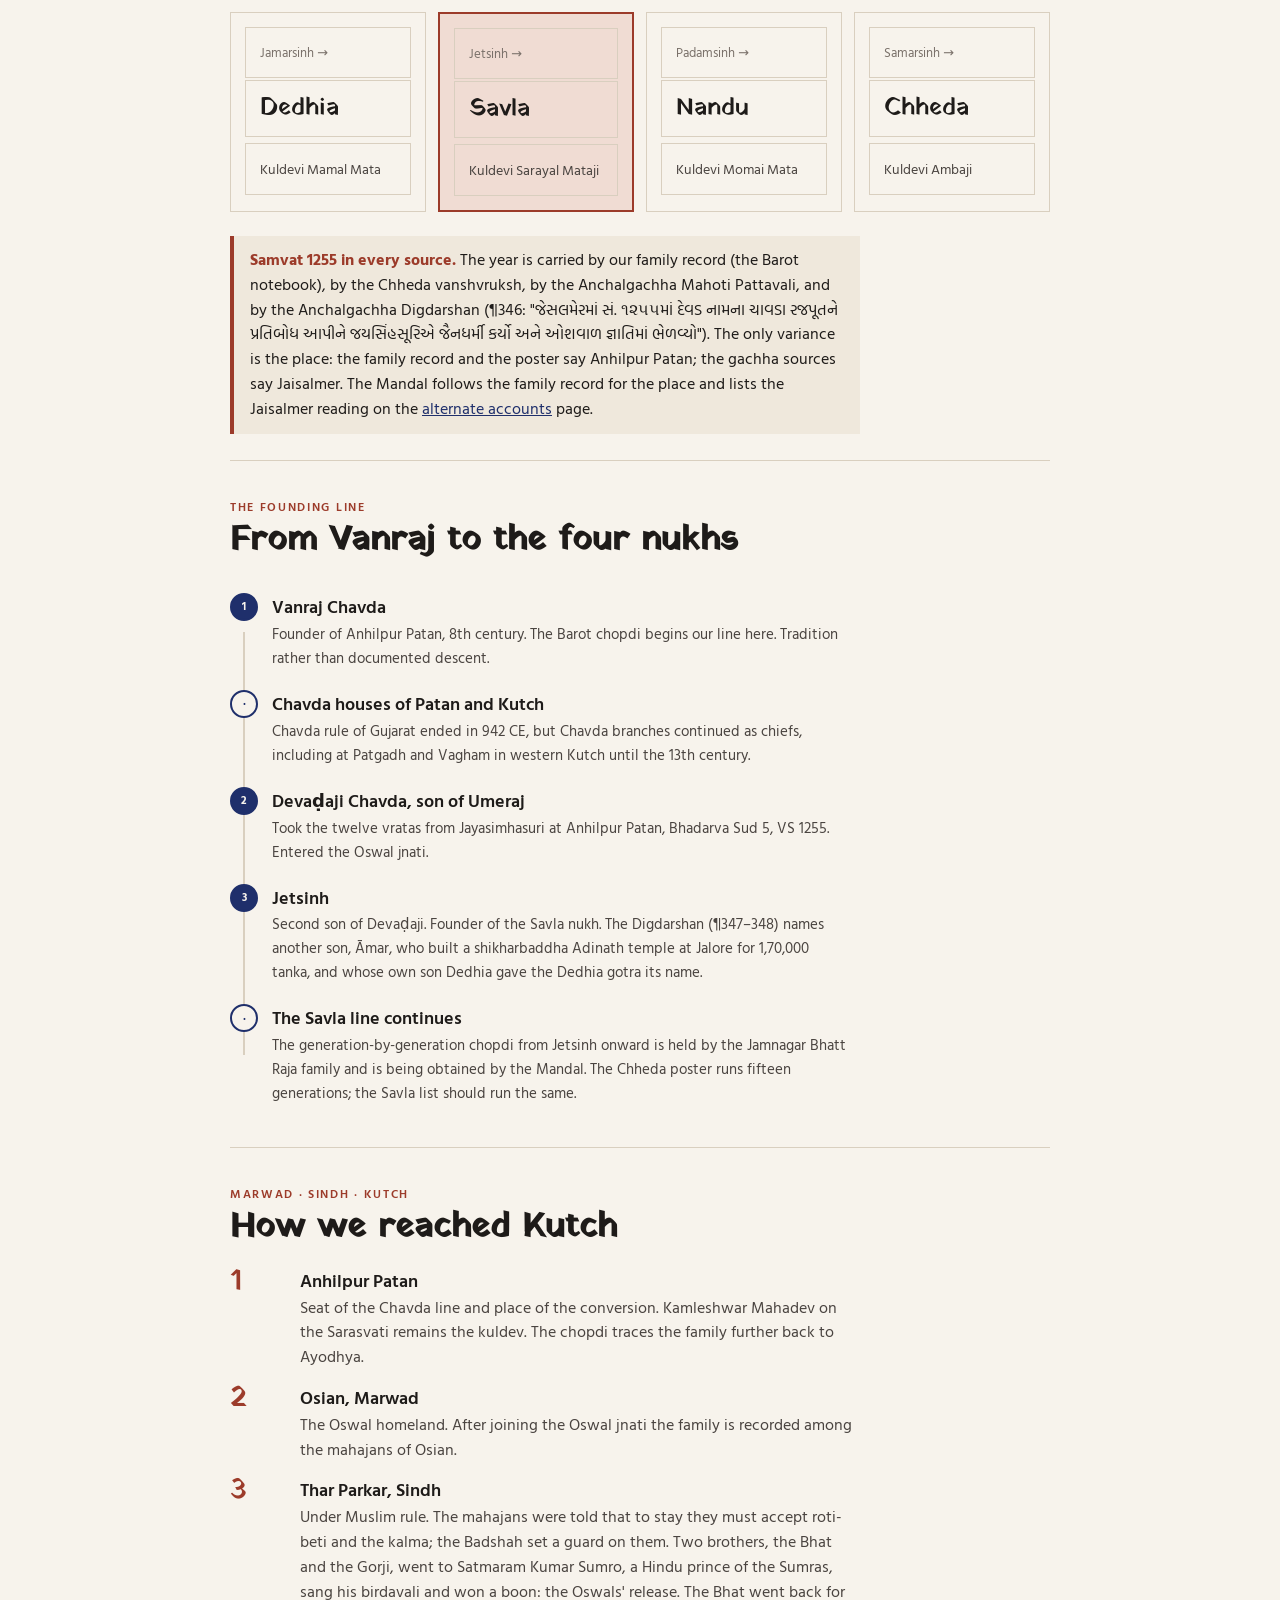
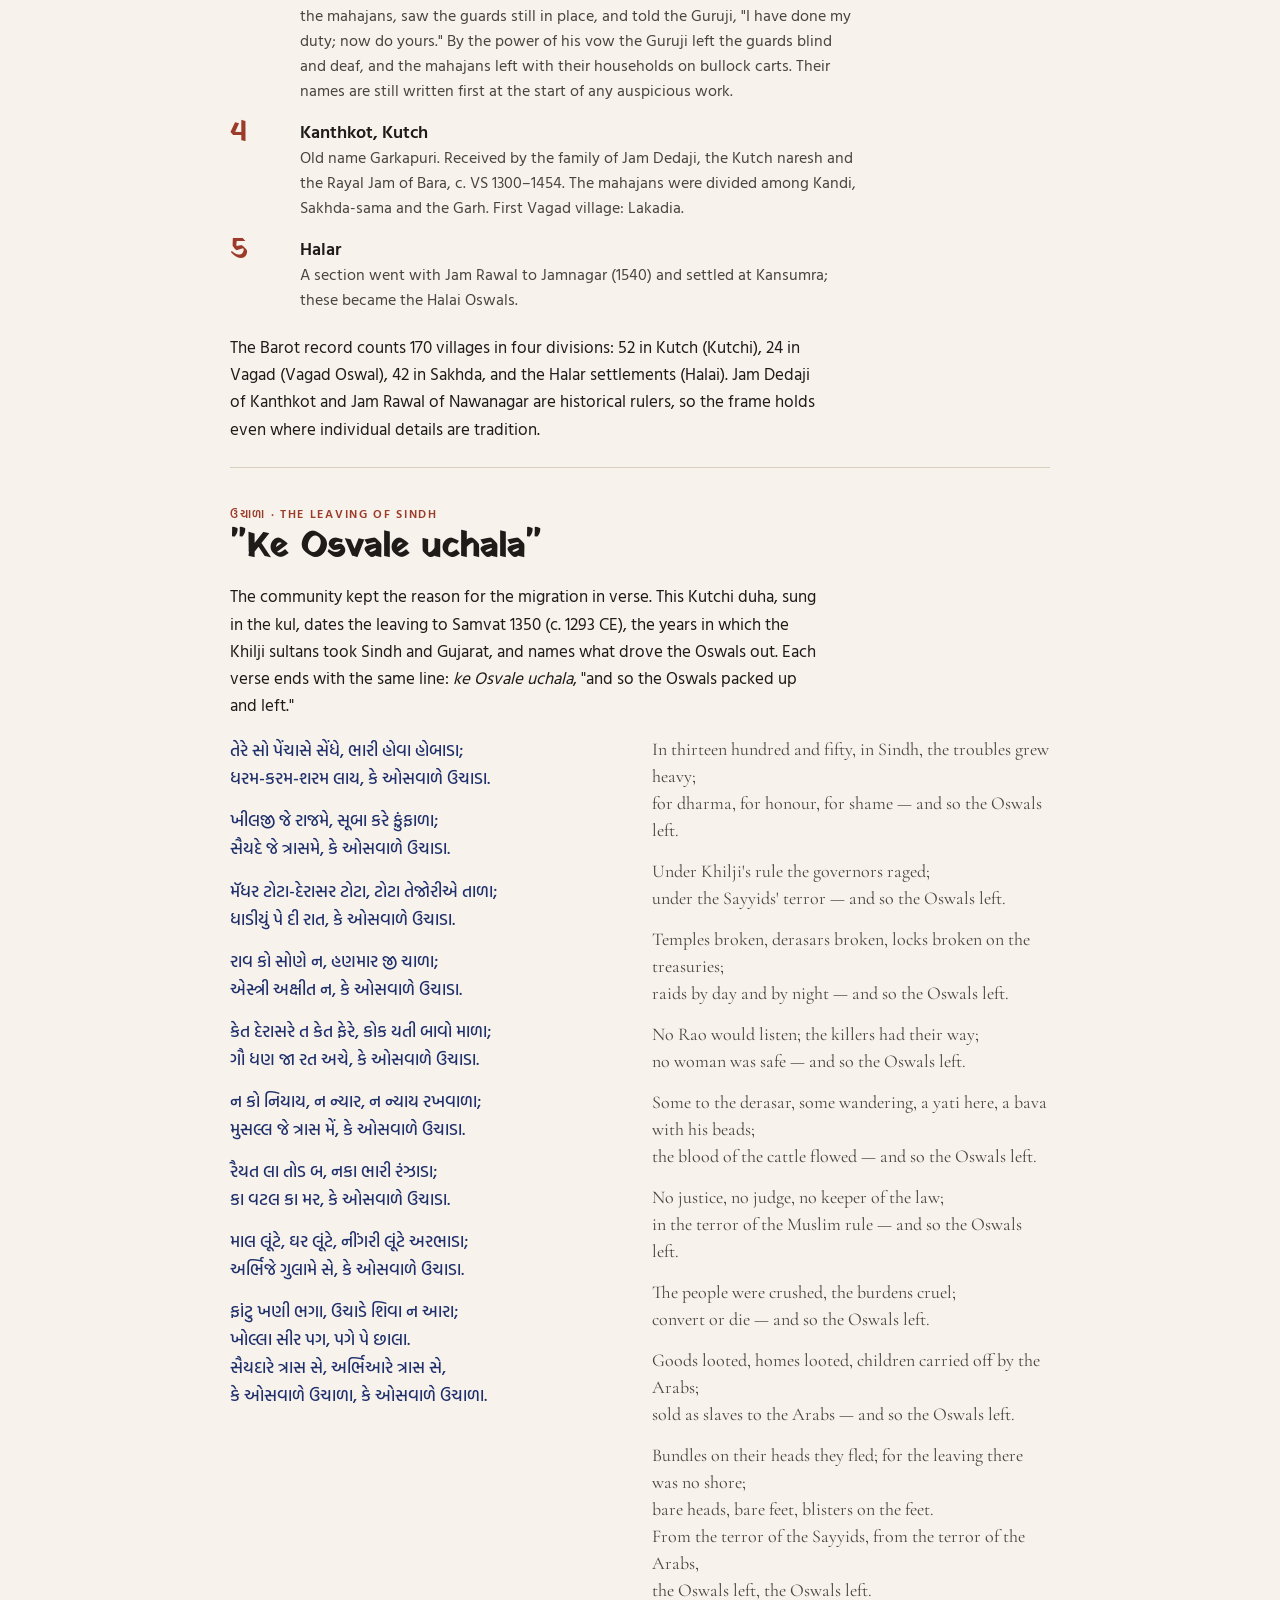
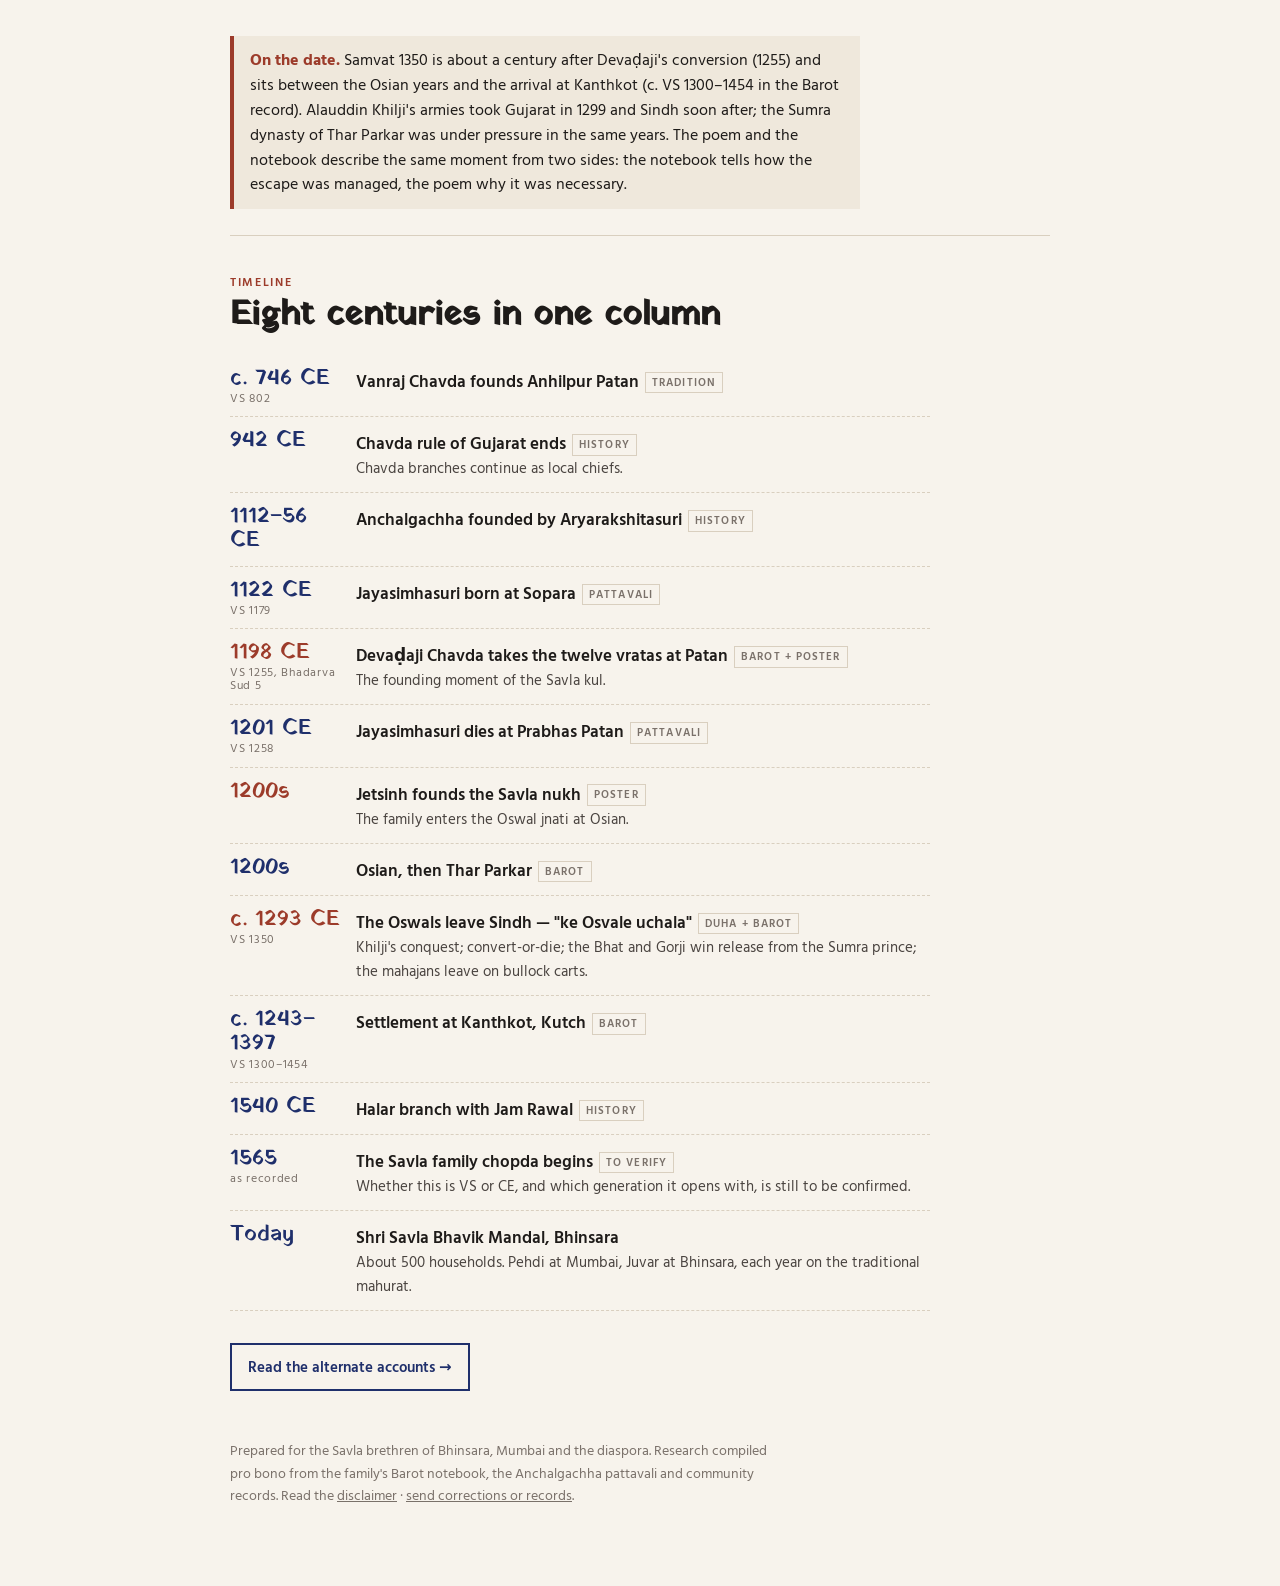
==== commit 46eef812: "Correct 1245 to 1255 per Digdarshan p.80; recast alternate 1 as place variant; add Amar/Jalore, Dedh" ====
--- a/index.html
+++ b/index.html
@@ -49,7 +49,7 @@
     <div><div class="son">Padamsinh →</div><div class="name">Nandu</div><div class="dev">Kuldevi Momai Mata</div></div>
     <div><div class="son">Samarsinh →</div><div class="name">Chheda</div><div class="dev">Kuldevi Ambaji</div></div>
   </div>
-  <div class="note"><b>Why 1255 and Patan.</b> This is the date and place carried by our own family record, the Barot notebook, and independently by the Chheda vanshvruksh prepared by the Jamnagar Bhatt Raja. The Anchalgachha pattavali records the same conversion of Devaḍ Chavda by Jayasimhasuri, placing it at Jaisalmer in Samvat 1245. Both dates fall within the Acharya's life (he died in 1258). The Mandal treats the family record as primary; the pattavali's variant is listed on the <a href="alternate.html">alternate accounts</a> page.</div>
+  <div class="note"><b>Samvat 1255 in every source.</b> The year is carried by our family record (the Barot notebook), by the Chheda vanshvruksh, by the Anchalgachha Mahoti Pattavali, and by the Anchalgachha Digdarshan (¶346: "જેસલમેરમાં સં. ૧૨૫૫માં દેવડ નામના ચાવડા રજપૂતને પ્રતિબોધ આપીને જયસિંહસૂરિએ જૈનધર્મી કર્યો અને ઓશવાળ જ્ઞાતિમાં ભેળવ્યો"). The only variance is the place: the family record and the poster say Anhilpur Patan; the gachha sources say Jaisalmer. The Mandal follows the family record for the place and lists the Jaisalmer reading on the <a href="alternate.html">alternate accounts</a> page.</div>
 </section>
 
 <section>
@@ -59,7 +59,7 @@
     <div class="gen root"><div class="dot">1</div><div><div class="who">Vanraj Chavda</div><div class="what">Founder of Anhilpur Patan, 8th century. The Barot chopdi begins our line here. Tradition rather than documented descent.</div></div></div>
     <div class="gen"><div class="dot">·</div><div><div class="who">Chavda houses of Patan and Kutch</div><div class="what">Chavda rule of Gujarat ended in 942 CE, but Chavda branches continued as chiefs, including at Patgadh and Vagham in western Kutch until the 13th century.</div></div></div>
     <div class="gen root"><div class="dot">2</div><div><div class="who">Devaḍaji Chavda, son of Umeraj</div><div class="what">Took the twelve vratas from Jayasimhasuri at Anhilpur Patan, Bhadarva Sud 5, VS 1255. Entered the Oswal jnati.</div></div></div>
-    <div class="gen root"><div class="dot">3</div><div><div class="who">Jetsinh</div><div class="what">Second son of Devaḍaji. Founder of the Savla nukh.</div></div></div>
+    <div class="gen root"><div class="dot">3</div><div><div class="who">Jetsinh</div><div class="what">Second son of Devaḍaji. Founder of the Savla nukh. The Digdarshan (¶347–348) names another son, Āmar, who built a shikharbaddha Adinath temple at Jalore for 1,70,000 tanka, and whose own son Dedhia gave the Dedhia gotra its name.</div></div></div>
     <div class="gen"><div class="dot">·</div><div><div class="who">The Savla line continues</div><div class="what">The generation-by-generation chopdi from Jetsinh onward is held by the Jamnagar Bhatt Raja family and is being obtained by the Mandal. The Chheda poster runs fifteen generations; the Savla list should run the same.</div></div></div>
   </div>
 </section>
